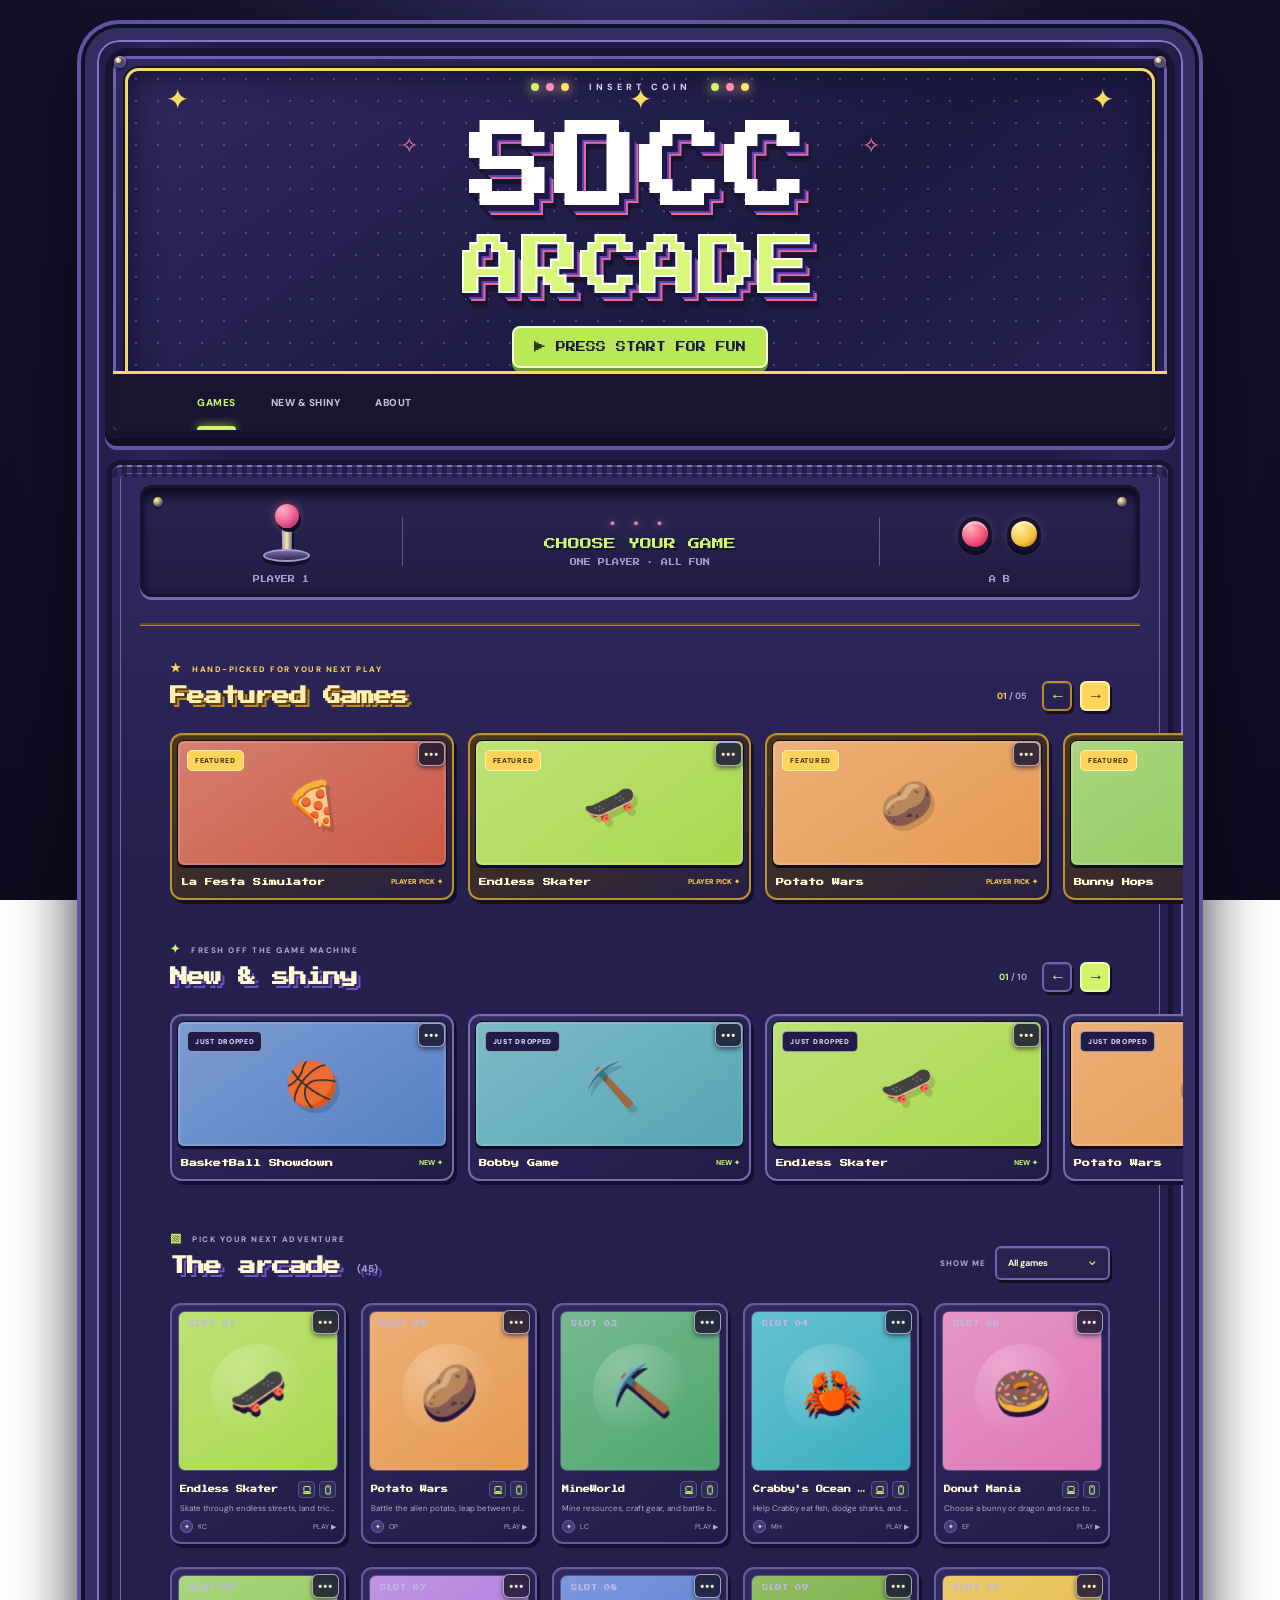
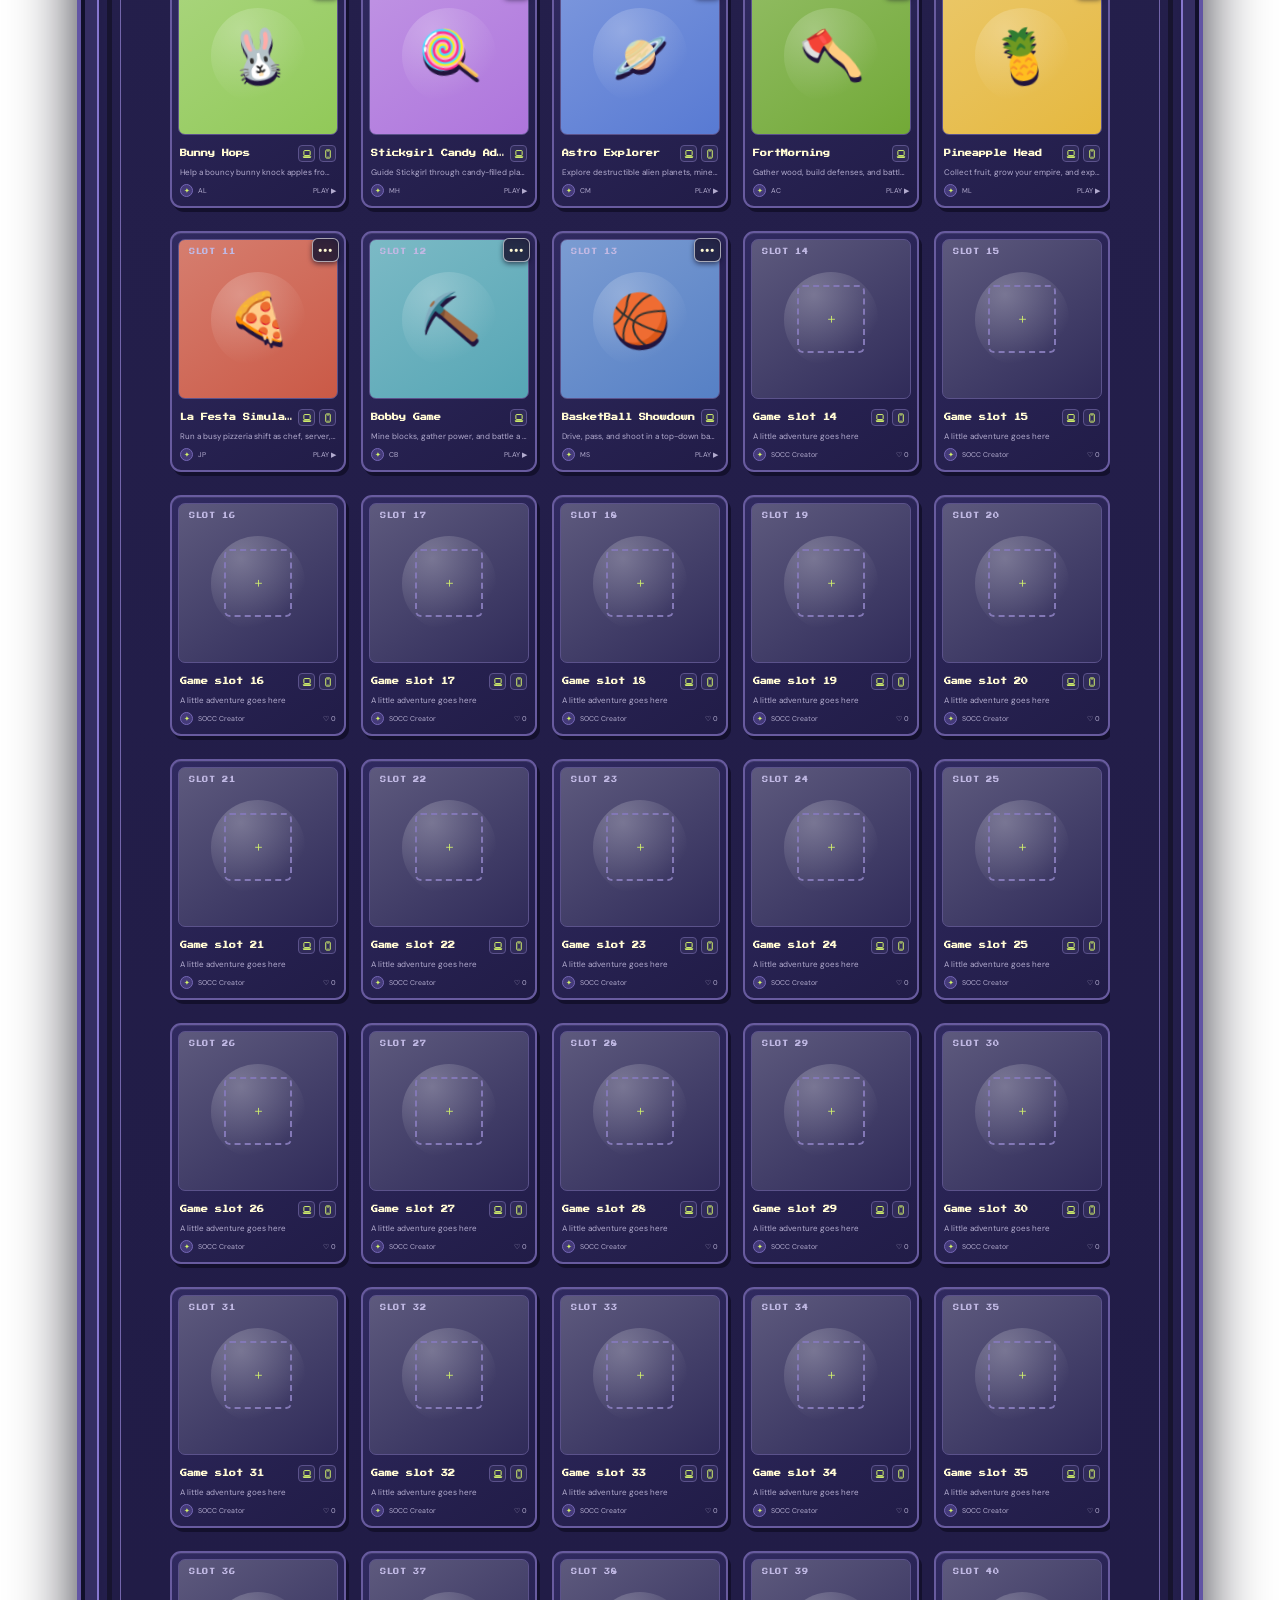
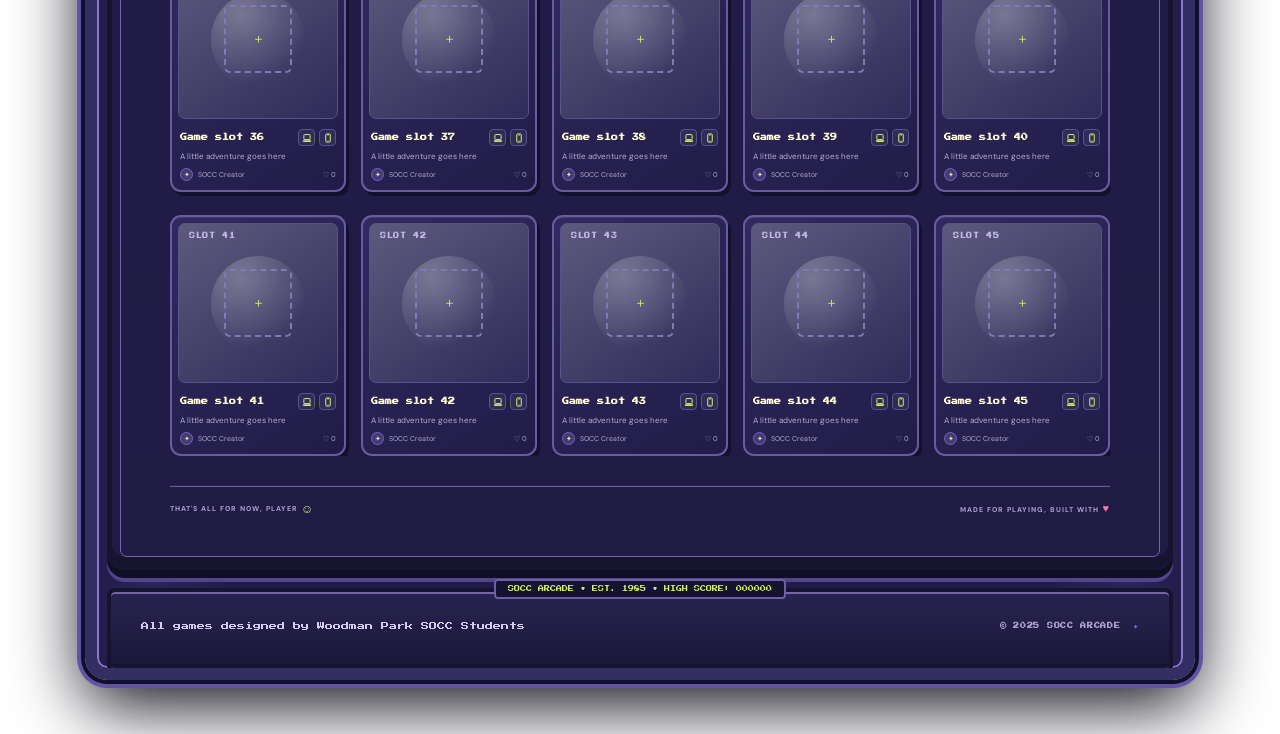
==== index.html @ b815455b "Create SOCC Arcade site" ====
<!doctype html>
<html lang="en">
<head>
  <meta charset="utf-8">
  <meta name="viewport" content="width=device-width, initial-scale=1">
  <meta name="theme-color" content="#10102b">
  <meta name="description" content="SOCC Arcade — a playful home for tiny games and big fun.">
  <title>SOCC Arcade — Play something awesome</title>
  <link rel="preconnect" href="https://fonts.googleapis.com">
  <link rel="preconnect" href="https://fonts.gstatic.com" crossorigin>
  <link href="https://fonts.googleapis.com/css2?family=DM+Sans:wght@400;500;600;700;800&family=Press+Start+2P&family=Space+Grotesk:wght@500;600;700&display=swap" rel="stylesheet">
  <link rel="stylesheet" href="styles.css">
</head>
<body>
  <div class="page-shell">
    <header class="site-header">
      <div class="marquee-stars" aria-hidden="true"><span>✦</span><span>✧</span><span>✦</span><span>✧</span><span>✦</span></div>
      <div class="marquee-topline"><span class="marquee-lights"><i></i><i></i><i></i></span> INSERT COIN <span class="marquee-lights"><i></i><i></i><i></i></span></div>
      <a class="marquee-title" href="#top" aria-label="SOCC Arcade home"><span class="marquee-socc">SOCC</span><span class="marquee-arcade">ARCADE</span></a>
      <a class="marquee-caption" id="random-game-button" href="#games"><span aria-hidden="true">▶</span> PRESS START FOR FUN</a>
      <div class="launch-screen" id="launch-screen" aria-live="polite" aria-hidden="true"><div class="launch-screen-stars">✦　✧　✦</div><div class="launch-preview-icon" id="launch-preview-icon">🛹</div><div class="launch-preview-title" id="launch-preview-title">ENDLESS SKATER</div><div class="launch-preview-status">LOADING CARTRIDGE<span>...</span></div></div>
      <div class="marquee-bottom"><nav class="main-nav" aria-label="Main navigation"><a class="nav-link active" href="#games">Games</a><a class="nav-link" href="#new">New &amp; shiny</a><a class="nav-link" href="#about">About</a></nav><button class="submit-button" id="open-submit-dialog" type="button" hidden><span aria-hidden="true">＋</span> Submit a game</button></div>
    </header>

    <main id="top" class="control-deck">
      <div class="cabinet-control-strip" aria-hidden="true">
        <div class="deck-control joystick-control"><span class="joystick-ball"></span><span class="joystick-shaft"></span><span class="joystick-base"></span><b>PLAYER 1</b></div>
        <div class="deck-instruction"><span class="instruction-lights">● ● ●</span><strong>CHOOSE YOUR GAME</strong><small>ONE PLAYER · ALL FUN</small></div>
        <div class="deck-control button-control"><span class="arcade-button red"></span><span class="arcade-button yellow"></span><b>A  B</b></div>
      </div>
      <section class="new-section featured-section" id="featured" aria-labelledby="featured-title">
        <div class="section-heading">
          <div><div class="section-kicker"><span>★</span> HAND-PICKED FOR YOUR NEXT PLAY</div><h2 id="featured-title">Featured Games</h2></div>
          <div class="carousel-controls"><span class="carousel-count"><b id="featured-slide-current">01</b> / 05</span><button class="arrow-button" id="featured-previous" aria-label="Previous featured games">←</button><button class="arrow-button arrow-next" id="featured-next" aria-label="Next featured games">→</button></div>
        </div>
        <div class="carousel-window" aria-label="Featured games">
          <div class="carousel-track" id="featured-track"></div>
        </div>
      </section>

      <section class="new-section" id="new" aria-labelledby="new-title">
        <div class="section-heading">
          <div><div class="section-kicker"><span>✦</span> FRESH OFF THE GAME MACHINE</div><h2 id="new-title">New &amp; shiny</h2></div>
          <div class="carousel-controls"><span class="carousel-count"><b id="slide-current">01</b> / 10</span><button class="arrow-button" id="previous" aria-label="Previous games">←</button><button class="arrow-button arrow-next" id="next" aria-label="Next games">→</button></div>
        </div>
        <div class="carousel-window" aria-label="Newest games">
          <div class="carousel-track" id="carousel-track"></div>
        </div>
      </section>

      <section class="games-section" id="games" aria-labelledby="games-title">
        <div class="section-heading games-heading">
          <div><div class="section-kicker"><span>▧</span> PICK YOUR NEXT ADVENTURE</div><h2 id="games-title">The arcade <span class="title-count">(45)</span></h2></div>
          <div class="filter-wrap"><span class="filter-label">SHOW ME</span><select id="support-filter" aria-label="Filter games by device support"><option value="all">All games</option><option value="laptop">Laptop friendly</option><option value="mobile">Mobile friendly</option></select><span class="select-chevron">⌄</span></div>
        </div>
        <p class="grid-scroll-hint">↔ SWIPE TO BROWSE ALL 5 COLUMNS</p>
        <div class="games-grid-wrap" id="games-grid-wrap" tabindex="0" aria-label="Scrollable five-column game grid"><div class="games-grid" id="games-grid"></div></div>
        <div class="grid-footer"><span>THAT'S ALL FOR NOW, PLAYER <span class="footer-smile">☺</span></span><span>MADE FOR PLAYING, BUILT WITH <b>♥</b></span></div>
      </section>
    </main>
    <footer class="site-footer" id="about"><a class="brand footer-brand" href="#top"><span class="brand-mark" aria-hidden="true"><span></span><span></span><span></span><span></span></span><span class="brand-name"><span class="brand-main">SOCC</span><span class="brand-sub">ARCADE</span></span></a><p>All games designed by Woodman Park SOCC Students</p><span class="footer-copy">© 2025 SOCC ARCADE <span>✦</span></span></footer>
  </div>

  <dialog class="submit-dialog" id="submit-dialog" aria-labelledby="submit-title">
    <div class="submit-dialog-shell">
      <div class="submit-dialog-heading"><div><div class="section-kicker"><span>✦</span> ADD TO THE ARCADE</div><h2 id="submit-title">Submit a game</h2><p>Build your game card, then send the details with your HTML game.</p></div><button class="dialog-close" id="close-submit-dialog" type="button" aria-label="Close submission form">×</button></div>
      <form id="submission-form">
        <div class="submission-layout">
          <section class="submission-fields" aria-label="Game details">
            <label class="form-field">Game name<input id="submission-name" name="name" type="text" maxlength="48" placeholder="e.g. Super Space Buddy" required></label>
            <label class="form-field">Short description<textarea id="submission-description" name="description" rows="3" maxlength="160" placeholder="What do players do in your game?" required></textarea><span class="field-hint">One fun sentence, up to 160 characters.</span></label>
            <label class="form-field">Author / creator name<input id="submission-author" name="author" type="text" maxlength="40" placeholder="Your name or creator tag" required></label>
            <div class="form-field"><span class="form-label">Game file <span class="required-mark">REQUIRED</span></span><label class="file-drop" for="submission-file"><span class="file-icon">▧</span><span><b id="file-prompt">Choose one HTML file</b><small id="file-detail">.html or .htm · Max one file</small></span><span class="file-browse">Browse</span></label><input class="visually-hidden" id="submission-file" name="gameFile" type="file" accept=".html,.htm,text/html" required></div>
          </section>
          <section class="thumbnail-designer" aria-label="Thumbnail designer">
            <div class="form-label">Design your thumbnail</div><div class="thumbnail-preview" id="submission-preview" aria-label="Thumbnail preview"><span id="preview-icon">🕹️</span></div>
            <fieldset class="preset-group"><legend>Choose an icon</legend><div class="icon-presets" id="icon-presets"><button type="button" class="icon-preset is-selected" data-icon="🕹️" aria-label="Arcade joystick" aria-pressed="true">🕹️</button><button type="button" class="icon-preset" data-icon="🚀" aria-label="Rocket" aria-pressed="false">🚀</button><button type="button" class="icon-preset" data-icon="🐸" aria-label="Frog" aria-pressed="false">🐸</button><button type="button" class="icon-preset" data-icon="🦊" aria-label="Fox" aria-pressed="false">🦊</button><button type="button" class="icon-preset" data-icon="🥔" aria-label="Potato" aria-pressed="false">🥔</button><button type="button" class="icon-preset" data-icon="🛹" aria-label="Skateboard" aria-pressed="false">🛹</button><button type="button" class="icon-preset" data-icon="🦀" aria-label="Crab" aria-pressed="false">🦀</button><button type="button" class="icon-preset" data-icon="🍩" aria-label="Donut" aria-pressed="false">🍩</button><button type="button" class="icon-preset" data-icon="🐰" aria-label="Bunny" aria-pressed="false">🐰</button><button type="button" class="icon-preset" data-icon="🧙" aria-label="Wizard" aria-pressed="false">🧙</button><button type="button" class="icon-preset" data-icon="👾" aria-label="Space invader" aria-pressed="false">👾</button><button type="button" class="icon-preset" data-icon="⚽" aria-label="Soccer ball" aria-pressed="false">⚽</button><button type="button" class="icon-preset" data-icon="🐉" aria-label="Dragon" aria-pressed="false">🐉</button><button type="button" class="icon-preset" data-icon="👻" aria-label="Ghost" aria-pressed="false">👻</button><button type="button" class="icon-preset" data-icon="🤖" aria-label="Robot" aria-pressed="false">🤖</button><button type="button" class="icon-preset" data-icon="💎" aria-label="Gem" aria-pressed="false">💎</button><button type="button" class="icon-preset" data-icon="⚡" aria-label="Lightning" aria-pressed="false">⚡</button><button type="button" class="icon-preset" data-icon="🌈" aria-label="Rainbow" aria-pressed="false">🌈</button><button type="button" class="icon-preset" data-icon="⭐" aria-label="Star" aria-pressed="false">⭐</button><button type="button" class="icon-preset" data-icon="🌙" aria-label="Moon" aria-pressed="false">🌙</button><button type="button" class="icon-preset" data-icon="🍓" aria-label="Strawberry" aria-pressed="false">🍓</button><button type="button" class="icon-preset" data-icon="🍕" aria-label="Pizza" aria-pressed="false">🍕</button><button type="button" class="icon-preset" data-icon="🍉" aria-label="Watermelon" aria-pressed="false">🍉</button><button type="button" class="icon-preset" data-icon="🧁" aria-label="Cupcake" aria-pressed="false">🧁</button><button type="button" class="icon-preset" data-icon="🎸" aria-label="Guitar" aria-pressed="false">🎸</button><button type="button" class="icon-preset" data-icon="🥁" aria-label="Drum" aria-pressed="false">🥁</button><button type="button" class="icon-preset" data-icon="🎮" aria-label="Game controller" aria-pressed="false">🎮</button><button type="button" class="icon-preset" data-icon="🎲" aria-label="Dice" aria-pressed="false">🎲</button><button type="button" class="icon-preset" data-icon="🧩" aria-label="Puzzle piece" aria-pressed="false">🧩</button><button type="button" class="icon-preset" data-icon="🪄" aria-label="Magic wand" aria-pressed="false">🪄</button><button type="button" class="icon-preset" data-icon="🛸" aria-label="UFO" aria-pressed="false">🛸</button><button type="button" class="icon-preset" data-icon="🚗" aria-label="Car" aria-pressed="false">🚗</button><button type="button" class="icon-preset" data-icon="🏎️" aria-label="Race car" aria-pressed="false">🏎️</button><button type="button" class="icon-preset" data-icon="🚂" aria-label="Train" aria-pressed="false">🚂</button><button type="button" class="icon-preset" data-icon="🦖" aria-label="Dinosaur" aria-pressed="false">🦖</button><button type="button" class="icon-preset" data-icon="🐢" aria-label="Turtle" aria-pressed="false">🐢</button><button type="button" class="icon-preset" data-icon="🦄" aria-label="Unicorn" aria-pressed="false">🦄</button><button type="button" class="icon-preset" data-icon="🐼" aria-label="Panda" aria-pressed="false">🐼</button><button type="button" class="icon-preset" data-icon="🐙" aria-label="Octopus" aria-pressed="false">🐙</button><button type="button" class="icon-preset" data-icon="🐳" aria-label="Whale" aria-pressed="false">🐳</button><button type="button" class="icon-preset" data-icon="🌵" aria-label="Cactus" aria-pressed="false">🌵</button><button type="button" class="icon-preset" data-icon="🎯" aria-label="Target" aria-pressed="false">🎯</button></div></fieldset>
            <fieldset class="preset-group color-group"><legend>Pick a backing color</legend><div class="color-presets" id="color-presets"><button type="button" class="color-preset is-selected" data-color="#a9d94d" style="--swatch:#a9d94d" aria-label="Lime" aria-pressed="true"></button><button type="button" class="color-preset" data-color="#f17ca7" style="--swatch:#f17ca7" aria-label="Pink" aria-pressed="false"></button><button type="button" class="color-preset" data-color="#7564f5" style="--swatch:#7564f5" aria-label="Violet" aria-pressed="false"></button><button type="button" class="color-preset" data-color="#38afc1" style="--swatch:#38afc1" aria-label="Ocean blue" aria-pressed="false"></button><button type="button" class="color-preset" data-color="#f3bd4d" style="--swatch:#f3bd4d" aria-label="Gold" aria-pressed="false"></button><button type="button" class="color-preset" data-color="#df78b6" style="--swatch:#df78b6" aria-label="Candy" aria-pressed="false"></button><button type="button" class="color-preset" data-color="#4ea66e" style="--swatch:#4ea66e" aria-label="Forest" aria-pressed="false"></button><button type="button" class="color-preset" data-color="#587ad3" style="--swatch:#587ad3" aria-label="Space blue" aria-pressed="false"></button></div></fieldset>
          </section>
        </div>
        <p class="submission-note"><span>ⓘ</span> This arcade is hosted as a static site. Your email draft will include your details and thumbnail choices; please attach the selected HTML file before sending.</p>
        <div class="submit-dialog-actions"><button class="cancel-submit" id="cancel-submit" type="button">Cancel</button><button class="submit-form-button" type="submit">Continue to email <span>↗</span></button></div>
        <p class="form-feedback" id="form-feedback" role="status" aria-live="polite"></p>
      </form>
    </div>
  </dialog>
  <script src="script.js"></script>
</body>
</html>
---- styles.css ----
:root{--ink:#15152f;--muted:#7f809b;--paper:#f7f7fc;--purple:#7564f5;--lime:#d3f36b;--line:#e7e7f0;--navy:#11112e}*{box-sizing:border-box}html{scroll-behavior:smooth}body{margin:0;background:var(--paper);color:var(--ink);font-family:'DM Sans',sans-serif;-webkit-font-smoothing:antialiased}.page-shell{max-width:1440px;margin:auto;background:#fff;overflow:hidden;box-shadow:0 0 80px #1414380b}.site-header{height:84px;padding:0 7.1%;display:flex;align-items:center;justify-content:space-between;background:white}.brand{display:inline-flex;align-items:center;gap:10px;text-decoration:none;color:var(--ink)}.brand-mark{width:28px;height:28px;background:var(--purple);border-radius:8px;display:grid;grid-template-columns:1fr 1fr;gap:3px;padding:6px;transform:rotate(-6deg)}.brand-mark span{background:var(--lime);border-radius:2px}.brand-mark span:nth-child(2){opacity:.65}.brand-mark span:nth-child(3){opacity:.8}.brand-name{font:700 17px 'Space Grotesk',sans-serif;letter-spacing:-.7px}.brand-name>span{display:block;font:700 8px 'DM Sans',sans-serif;letter-spacing:2.6px;color:var(--purple);margin-top:-1px}.main-nav{display:flex;height:100%;gap:38px;align-items:center}.nav-link{height:100%;display:flex;align-items:center;text-decoration:none;color:#77788f;font-size:12px;font-weight:700;position:relative}.nav-link.active{color:var(--ink)}.nav-link.active:after{content:"";position:absolute;bottom:0;left:0;right:0;height:3px;border-radius:4px 4px 0 0;background:var(--purple)}.submit-button{border:1px solid #e4e3f1;border-radius:9px;padding:11px 16px;color:var(--ink);text-decoration:none;font-size:11px;font-weight:700}.submit-button span{color:var(--purple);font-size:16px;vertical-align:-1px;margin-right:5px}.hero{height:420px;background:var(--navy);position:relative;overflow:hidden;padding:61px 9.2%;color:white}.hero:before{content:"";position:absolute;inset:0;background-image:radial-gradient(#65628e55 .8px,transparent .8px);background-size:20px 20px;opacity:.48}.hero-copy{position:relative;z-index:2;width:49%;max-width:515px}.eyebrow,.section-kicker{font-size:9px;letter-spacing:1.4px;font-weight:800}.eyebrow{color:#b9b8d2;display:flex;align-items:center;gap:8px}.sparkle{color:var(--lime);font-size:14px}.hero h1{font:700 64px/1.02 'Space Grotesk',sans-serif;letter-spacing:-3px;margin:19px 0 15px}.hero h1 span{color:var(--lime)}.hero-copy p{font-size:12px;color:#b9bad1;line-height:1.8;max-width:355px;margin:0}.hero-cta{display:inline-flex;align-items:center;gap:18px;margin-top:23px;padding:13px 17px;border-radius:8px;background:var(--lime);color:#171832;text-decoration:none;font-size:11px;font-weight:800}.hero-cta span{font-size:16px}.hero-art{position:absolute;right:9%;top:0;width:43%;height:100%;display:flex;justify-content:center;align-items:center}.orbit{position:absolute;border:1px solid #4e4d78;border-radius:50%;width:355px;height:285px;transform:rotate(-22deg)}.orbit-two{width:290px;height:350px;transform:rotate(32deg);border-color:#37365f}.pixel-ball{width:175px;height:175px;background:var(--purple);border:10px solid #8f84ff;border-radius:52px;transform:rotate(12deg);box-shadow:14px 16px 0 #08081e;position:relative;display:grid;place-items:center}.pixel-ball:before,.pixel-ball:after{content:"";position:absolute;background:#bcb5ff;border-radius:4px}.pixel-ball:before{height:13px;width:55px;top:34px;left:24px}.pixel-ball:after{height:12px;width:12px;bottom:31px;right:30px}.pixel-ball span{width:50px;height:50px;border-radius:50%;background:var(--lime);box-shadow:inset -8px -7px 0 #a0c844,0 0 26px #d3f36b77;z-index:1}.hero-sticker{position:absolute;z-index:2;font-weight:800;letter-spacing:1px}.sticker-top{background:#ffcf62;color:#29213b;padding:10px 12px;top:63px;right:17%;font-size:8px;line-height:1.4;transform:rotate(8deg);box-shadow:4px 4px 0 #0a0a20}.sticker-top b{font-size:14px}.sticker-bottom{background:#f5f3ff;color:var(--purple);padding:10px 13px;bottom:66px;left:15%;font-size:9px;transform:rotate(-7deg);box-shadow:4px 4px 0 #0a0a20}.sticker-bottom span{color:#ff9b71;margin-right:4px}.floating-star{position:absolute;color:var(--lime)}.star-a{font-size:30px;right:13%;top:120px}.star-b{font-size:29px;left:18%;bottom:115px;color:#ffa577}.hero-spark{position:absolute;color:#9e91ff}.spark-a{right:8%;bottom:125px;font-size:24px}.spark-b{left:12%;top:112px;font-size:18px}.hero-bottom{position:absolute;bottom:0;left:0;right:0;height:39px;border-top:1px solid #363553;padding:0 9.2%;display:flex;align-items:center;font-size:8px;letter-spacing:1.1px;font-weight:800;color:#abaac4}.live-dot{width:6px;height:6px;background:var(--lime);border-radius:50%;margin-right:9px;box-shadow:0 0 9px var(--lime)}.hero-bottom-right{margin-left:auto}.hero-bottom-right span{font-size:14px;color:var(--lime);vertical-align:-2px;margin-left:5px}.new-section,.games-section{padding:49px 8.2% 0}.section-heading{display:flex;align-items:flex-end;justify-content:space-between;margin-bottom:22px}.section-kicker{color:#9a9aae;font-size:8px;letter-spacing:1.2px}.section-kicker span{color:var(--purple);font-size:12px;margin-right:6px}.section-heading h2{font:700 27px 'Space Grotesk',sans-serif;letter-spacing:-1px;margin:6px 0 0}.carousel-controls{display:flex;align-items:center;gap:8px}.carousel-count{font-size:9px;color:#a1a1b2;margin-right:7px;font-weight:700}.carousel-count b{color:var(--ink)}.arrow-button{width:30px;height:30px;border:1px solid #e8e7f0;border-radius:8px;background:white;color:#74748b;font-size:16px;cursor:pointer;transition:.2s}.arrow-button:hover{border-color:var(--purple);color:var(--purple);transform:translateY(-1px)}.arrow-next{background:var(--purple);border-color:var(--purple);color:white}.carousel-window{overflow:hidden;margin-right:-10.1%;padding-bottom:7px}.carousel-track{display:flex;gap:14px;transition:transform .45s cubic-bezier(.2,.8,.2,1);will-change:transform}.new-card{flex:0 0 calc((100% - 42px)/3.5);min-width:176px}.new-art{height:112px;border-radius:12px;position:relative;overflow:hidden;display:grid;place-items:center}.new-art:after{content:"";position:absolute;inset:0;background-image:radial-gradient(#ffffff65 .8px,transparent .8px);background-size:15px 15px;opacity:.48}.new-art .mini-icon{font-size:43px;filter:drop-shadow(4px 5px 0 #0002);z-index:1}.new-tag{position:absolute;z-index:2;top:9px;left:9px;background:#fff;color:#52516e;border-radius:5px;padding:5px 7px;font-size:7px;font-weight:800;letter-spacing:.7px}.new-card:nth-child(4n+1) .new-art{background:#d7f273}.new-card:nth-child(4n+2) .new-art{background:#a9a0ff}.new-card:nth-child(4n+3) .new-art{background:#ffbd98}.new-card:nth-child(4n) .new-art{background:#8de3d5}.new-meta{display:flex;justify-content:space-between;align-items:center;padding:9px 1px}.new-meta h3{font:700 11px 'Space Grotesk',sans-serif;margin:0}.new-meta span{font-size:8px;color:#9b9bad}.games-section{padding-top:48px}.games-heading{margin-bottom:18px}.title-count{font:500 14px 'DM Sans',sans-serif;color:#aaa9ba;letter-spacing:0;vertical-align:3px}.filter-wrap{position:relative;display:flex;align-items:center;gap:9px}.filter-label{font-size:8px;letter-spacing:1px;color:#a1a1b0;font-weight:800}.filter-wrap select{appearance:none;border:1px solid #e8e7f0;background:white;padding:9px 31px 9px 11px;border-radius:7px;font:700 9px 'DM Sans',sans-serif;color:#47475f;outline:none;cursor:pointer}.select-chevron{position:absolute;right:11px;pointer-events:none;color:var(--purple);font-size:15px;top:4px}.games-grid{display:grid;grid-template-columns:repeat(5,minmax(0,1fr));gap:20px 14px}.game-card{min-width:0}.game-thumb{width:100%;aspect-ratio:1/1;border:1px solid #e9e9f2;border-radius:12px;background:linear-gradient(145deg,#fafaff,#f2f1fb);display:grid;place-items:center;position:relative;overflow:hidden;transition:transform .2s,border-color .2s}.game-card:hover .game-thumb{transform:translateY(-3px);border-color:#c6c0ff}.game-thumb:before{content:"";position:absolute;width:60%;height:60%;border-radius:50%;background:radial-gradient(circle,#fff 0,#f7f6fd 72%)}.thumb-placeholder{z-index:1;width:43%;height:43%;border:1.5px dashed #c5c3d9;border-radius:9px;display:grid;place-items:center;color:#aaa8c0;font-size:21px;font-weight:400}.slot-number{position:absolute;top:9px;left:10px;font-size:7px;color:#bcbbca;letter-spacing:.6px;font-weight:700}.game-info{padding:9px 1px 0}.game-title-row{display:flex;align-items:center;justify-content:space-between;gap:6px}.game-title{font:700 10px 'Space Grotesk',sans-serif;color:#353550;white-space:nowrap;overflow:hidden;text-overflow:ellipsis}.support-icons{display:flex;gap:4px;flex-shrink:0}.support-icon{width:17px;height:17px;border:1px solid #e8e7ef;border-radius:5px;color:#a4a3b4;display:grid;place-items:center;font-size:9px}.support-icon svg{width:10px;height:10px;stroke:currentColor;fill:none;stroke-width:1.6}.game-description{font-size:8px;color:#a1a1b2;white-space:nowrap;overflow:hidden;text-overflow:ellipsis;margin:5px 0 7px}.game-byline{display:flex;align-items:center;justify-content:space-between;font-size:7px;color:#aaa9b8}.creator{display:flex;align-items:center;gap:5px}.creator-dot{width:13px;height:13px;border-radius:50%;background:#ecebfa;color:#8c82dc;display:grid;place-items:center;font-size:7px}.grid-footer{margin-top:29px;padding:14px 0;border-top:1px solid #eeedf4;display:flex;justify-content:space-between;color:#aaa9b8;font-size:7px;font-weight:800;letter-spacing:1px}.footer-smile{font-size:12px;color:#ffb366;vertical-align:-2px}.grid-footer b{color:#f299ae;font-size:11px}.site-footer{border-top:1px solid #f0eff5;margin-top:4px;padding:25px 8.2%;display:flex;align-items:center;gap:19px}.footer-brand .brand-mark{width:22px;height:22px;border-radius:6px;padding:5px;gap:2px}.footer-brand .brand-name{font-size:13px}.footer-brand .brand-name>span{font-size:6px;letter-spacing:2px}.site-footer p{font-size:9px;color:#a1a1b2;margin:0}.footer-copy{margin-left:auto;color:#aaa9b8;font-size:7px;font-weight:800;letter-spacing:.7px}.footer-copy span{color:var(--purple);margin-left:6px}@media(min-width:1200px){.games-grid{grid-template-columns:repeat(10,minmax(0,1fr));gap:22px 15px}.game-thumb{border-radius:11px}.game-title{font-size:9px}}@media(max-width:800px){.site-header{padding:0 5%;height:72px}.main-nav{gap:20px}.hero{padding-left:7%;height:390px}.hero-art{right:3%;width:47%}.hero h1{font-size:57px}.new-section,.games-section{padding-left:6%;padding-right:6%}.carousel-window{margin-right:-7%}.games-grid{grid-template-columns:repeat(4,minmax(0,1fr))}.game-title{font-size:9px}}@media(max-width:560px){.site-header{height:66px;padding:0 18px}.brand-mark{width:25px;height:25px}.brand-name{font-size:15px}.main-nav{display:none}.submit-button{padding:9px 11px;font-size:9px}.hero{height:525px;padding:43px 24px}.hero-copy{width:100%}.hero h1{font-size:55px;margin-top:15px}.hero-copy p{max-width:310px;font-size:11px}.hero-art{top:220px;right:0;width:100%;height:260px}.pixel-ball{width:130px;height:130px;border-radius:39px;border-width:8px}.pixel-ball span{width:38px;height:38px}.orbit{width:275px;height:205px}.orbit-two{width:218px;height:270px}.sticker-top{right:19%;top:25px}.sticker-bottom{bottom:26px;left:17%}.star-a{right:15%;top:58px}.star-b{left:13%;bottom:48px}.hero-bottom{padding:0 24px;font-size:6px;letter-spacing:.5px}.hero-bottom-right{font-size:6px}.new-section,.games-section{padding:38px 20px 0}.section-heading h2{font-size:24px}.section-kicker{font-size:7px}.carousel-window{margin-right:-20px}.new-card{flex-basis:55%;min-width:155px}.new-art{height:110px}.games-grid{grid-template-columns:repeat(2,minmax(0,1fr));gap:18px 12px}.game-thumb{border-radius:11px}.game-title{font-size:10px}.game-description{font-size:8px}.support-icon{width:17px;height:17px}.filter-wrap{gap:5px}.filter-label{display:none}.filter-wrap select{font-size:8px;padding:9px 27px 9px 8px}.select-chevron{right:8px}.grid-footer{font-size:6px;letter-spacing:.5px}.site-footer{padding:20px;gap:10px;flex-wrap:wrap}.site-footer p{font-size:8px}.footer-copy{font-size:6px;width:100%;margin-left:32px;margin-top:-4px}}@media(prefers-reduced-motion:reduce){html{scroll-behavior:auto}*,*:before,*:after{transition:none!important}}
/* Retro cabinet-inspired header wordmark */
.site-header{height:112px;padding:0 7.1%;background:#fffdf6;border-bottom:4px solid #242047;position:relative;z-index:3}
.brand{gap:15px}
.brand-mark{width:32px;height:32px;border:2px solid #252047;border-radius:7px;box-shadow:3px 3px 0 #f084a8}
.brand-name{display:flex;align-items:center;gap:14px;position:relative;white-space:nowrap}
.brand-main,.brand-sub{font-family:'Press Start 2P',monospace;font-weight:400;text-transform:uppercase;line-height:1;color:#fff7b0;-webkit-text-stroke:1px #262049;text-shadow:2px 2px 0 #262049,4px 4px 0 #262049,6px 6px 0 #5545aa,8px 8px 0 #ef83ad,10px 10px 0 #262049;filter:drop-shadow(2px 2px 0 #262049)}
.brand-main{font-size:21px;letter-spacing:-1px}
.brand-sub{font-size:13px;color:#d9f37a;text-shadow:1px 1px 0 #262049,3px 3px 0 #262049,5px 5px 0 #5545aa,7px 7px 0 #ef83ad,9px 9px 0 #262049}
.main-nav{align-self:stretch;gap:34px}
.nav-link{font-weight:800;text-transform:uppercase;letter-spacing:.5px}
.nav-link.active:after{height:5px;border:2px solid #252047;border-bottom:0;border-radius:4px 4px 0 0;background:#d5f36c}
.submit-button{border:2px solid #252047;border-radius:7px;padding:11px 15px;color:white;background:#7564f5;box-shadow:3px 3px 0 #252047;font-size:10px;text-transform:uppercase;letter-spacing:.4px;transition:transform .15s,box-shadow .15s}
.submit-button:hover{transform:translate(2px,2px);box-shadow:1px 1px 0 #252047}
.submit-button span{color:#d5f36c}
.footer-brand .brand-name{gap:7px}
.footer-brand .brand-main{font-size:10px;letter-spacing:-.7px;text-shadow:1px 1px 0 #262049,2px 2px 0 #5545aa,3px 3px 0 #ef83ad}
.footer-brand .brand-sub{font-size:7px;text-shadow:1px 1px 0 #262049,2px 2px 0 #5545aa,3px 3px 0 #ef83ad}
@media(max-width:800px){.site-header{height:94px;padding:0 5%}.brand-name{gap:10px}.brand-main{font-size:17px}.brand-sub{font-size:10px}.main-nav{gap:16px}}
@media(max-width:560px){.site-header{height:78px;padding:0 18px}.brand{gap:10px}.brand-mark{width:25px;height:25px}.brand-name{gap:8px}.brand-main{font-size:13px;letter-spacing:-1.5px;text-shadow:1px 1px 0 #262049,2px 2px 0 #262049,3px 3px 0 #5545aa,4px 4px 0 #ef83ad,5px 5px 0 #262049}.brand-sub{font-size:8px;text-shadow:1px 1px 0 #262049,2px 2px 0 #5545aa,3px 3px 0 #ef83ad}.submit-button{padding:9px 10px;font-size:8px}}
/* Full-width retro arcade marquee header */
.site-header{height:370px;padding:25px 7.1% 0;background:#211b48;border:0;border-bottom:10px solid #15132d;box-shadow:inset 0 -7px 0 #f17ca7,inset 0 0 0 8px #342c66;display:flex;flex-direction:column;align-items:center;justify-content:flex-start;position:relative;overflow:hidden}
.site-header:before{content:"";position:absolute;inset:14px 18px 10px;border:2px solid #f4d963;border-radius:18px;box-shadow:inset 0 0 28px #110f2eaa,0 0 0 3px #17142f;pointer-events:none}
.site-header:after{content:"";position:absolute;inset:0;background-image:radial-gradient(#b9acff44 .8px,transparent .8px);background-size:22px 22px;pointer-events:none}
.marquee-stars{position:absolute;inset:25px 5%;display:flex;align-items:flex-start;justify-content:space-between;color:#f6db62;font-size:28px;z-index:1}
.marquee-stars span:nth-child(2),.marquee-stars span:nth-child(4){color:#f17ca7;font-size:22px;margin-top:50px}
.marquee-topline{z-index:2;display:flex;align-items:center;gap:20px;color:#d9d3ff;font-weight:800;font-size:9px;letter-spacing:4px}
.marquee-lights{display:flex;gap:7px}.marquee-lights i{width:8px;height:8px;background:#d5f36c;border-radius:50%;box-shadow:0 0 12px #d5f36c;animation:marqueeBlink 1.4s infinite alternate}.marquee-lights i:nth-child(2){background:#ff91b4;box-shadow:0 0 12px #ff91b4;animation-delay:.3s}.marquee-lights i:nth-child(3){background:#ffe16b;box-shadow:0 0 12px #ffe16b;animation-delay:.6s}
.marquee-title{z-index:2;margin-top:30px;display:flex;align-items:center;gap:36px;text-decoration:none;white-space:nowrap;line-height:1}.marquee-socc,.marquee-arcade{font-family:'Press Start 2P',monospace;text-transform:uppercase;-webkit-text-stroke:2px #fff9c9;color:#fff9c9;letter-spacing:-4px;transform:scaleY(1.12);filter:drop-shadow(0 2px 0 #fff);text-shadow:2px 2px 0 #332462,4px 4px 0 #332462,6px 6px 0 #332462,8px 8px 0 #332462,10px 10px 0 #6951c1,12px 12px 0 #ed78a6,14px 14px 0 #ed78a6,16px 16px 0 #17142f}
.marquee-socc{font-size:clamp(38px,6vw,76px)}.marquee-arcade{font-size:clamp(27px,4.25vw,54px);color:#d9f77a;-webkit-text-stroke:1px #fff9c9;text-shadow:2px 2px 0 #332462,4px 4px 0 #332462,6px 6px 0 #332462,8px 8px 0 #6951c1,10px 10px 0 #ed78a6,12px 12px 0 #17142f}
.marquee-caption{z-index:2;margin-top:34px;color:#d5f36c;font:10px 'Press Start 2P',monospace;letter-spacing:1px;text-shadow:2px 2px #17142f}.marquee-caption span{color:#ff91b4;margin:0 12px}
.marquee-bottom{z-index:2;position:absolute;bottom:0;left:0;right:0;height:59px;padding:0 8%;display:flex;align-items:center;justify-content:space-between;background:#17152f;border-top:2px solid #f4d963}.marquee-bottom .main-nav{height:100%;gap:35px}.marquee-bottom .nav-link{height:100%;color:#c8c2e2;font-size:10px}.marquee-bottom .nav-link.active{color:#d5f36c}.marquee-bottom .nav-link.active:after{height:4px;border:0;background:#d5f36c;box-shadow:0 0 10px #d5f36c}
.marquee-bottom .submit-button{background:#f17ca7;border-color:#ffe995;color:#221a48;box-shadow:3px 3px 0 #09091b}.marquee-bottom .submit-button span{color:#221a48}
@keyframes marqueeBlink{from{opacity:.5}to{opacity:1}}
@media(max-width:800px){.site-header{height:315px;padding-top:27px}.marquee-title{gap:22px;margin-top:32px}.marquee-socc{font-size:clamp(36px,8vw,60px)}.marquee-arcade{font-size:clamp(24px,5.5vw,42px)}.marquee-bottom{padding:0 5%}.marquee-bottom .main-nav{gap:20px}}
@media(max-width:560px){.site-header{height:260px;padding-top:28px;box-shadow:inset 0 -6px 0 #f17ca7,inset 0 0 0 5px #342c66}.site-header:before{inset:10px 10px 8px;border-radius:12px}.marquee-stars{inset:24px 9%;font-size:18px}.marquee-stars span:nth-child(2),.marquee-stars span:nth-child(4){font-size:15px;margin-top:34px}.marquee-topline{font-size:7px;letter-spacing:2px;gap:10px}.marquee-lights{gap:4px}.marquee-lights i{width:6px;height:6px}.marquee-title{margin-top:37px;flex-direction:column;gap:21px}.marquee-socc{font-size:clamp(38px,12vw,56px);letter-spacing:-3px}.marquee-arcade{font-size:clamp(28px,8vw,38px);letter-spacing:-2px}.marquee-caption{font-size:7px;margin-top:24px}.marquee-caption span{margin:0 5px}.marquee-bottom{height:48px;padding:0 18px}.marquee-bottom .main-nav{gap:16px}.marquee-bottom .nav-link{font-size:7px;letter-spacing:0}.marquee-bottom .submit-button{padding:8px 8px;font-size:7px}.marquee-bottom .submit-button span{font-size:12px}}
@media(prefers-reduced-motion:reduce){.marquee-lights i{animation:none}}
/* Clear, high-contrast arcade marquee and start button */
.marquee-title{flex-direction:column;gap:28px;margin-top:34px}
.marquee-socc,.marquee-arcade{letter-spacing:1px;-webkit-text-stroke:2px #fff;color:#fff;text-shadow:2px 2px 0 #201947,4px 4px 0 #201947,6px 6px 0 #201947,8px 8px 0 #5b45b5,10px 10px 0 #e8669a,12px 12px 0 #17142f;filter:drop-shadow(0 3px 0 #17142f)}
.marquee-socc{font-size:clamp(46px,7vw,84px)}
.marquee-arcade{font-size:clamp(31px,4.8vw,58px);color:#d9f77a;-webkit-text-stroke:2px #fff;text-shadow:2px 2px 0 #201947,4px 4px 0 #201947,6px 6px 0 #5b45b5,8px 8px 0 #e8669a,10px 10px 0 #17142f}
.marquee-caption{margin-top:29px;display:inline-flex;align-items:center;justify-content:center;gap:10px;padding:13px 20px;border:2px solid #f2ffd0;border-radius:8px;background:#b9e957;color:#19183a;text-decoration:none;font:10px 'Press Start 2P',monospace;letter-spacing:0;text-shadow:none;box-shadow:0 4px 0 #6b9e35,0 7px 0 #15132d;transition:transform .15s,box-shadow .15s,background .15s}
.marquee-caption span{color:#283d16;margin:0;font-size:12px}
.marquee-caption:hover{background:#d3f36b;transform:translateY(2px);box-shadow:0 2px 0 #6b9e35,0 5px 0 #15132d}
.marquee-caption:active{transform:translateY(5px);box-shadow:0 1px 0 #6b9e35,0 2px 0 #15132d}
.random-highlight .game-thumb{border-color:#a8d83e;box-shadow:0 0 0 4px #d3f36b,0 0 28px #a8d83e88;animation:randomPulse 1s ease-in-out 3}
@keyframes randomPulse{50%{transform:scale(1.035)}}
@media(max-width:800px){.marquee-title{gap:24px}.marquee-socc{font-size:clamp(44px,9vw,68px)}.marquee-arcade{font-size:clamp(28px,6vw,48px)}}
@media(max-width:560px){.site-header{height:300px}.marquee-title{margin-top:32px;gap:21px}.marquee-socc{font-size:clamp(40px,12vw,58px)}.marquee-arcade{font-size:clamp(29px,8vw,40px)}.marquee-caption{margin-top:24px;padding:11px 13px;font-size:7px;gap:7px}}

/* Carry the marquee's pixel-cabinet style through the arcade */
:root{--ink:#211b48;--muted:#a9a0d0;--paper:#17152f;--purple:#8068f5;--lime:#d3f36b;--line:#423b70;--navy:#11102b}
body{background:#11102b;color:#f7f3ff}
.page-shell{background:#1a1739;box-shadow:0 0 70px #080718}
.new-section,.games-section{color:#f7f3ff}
.section-kicker{color:#b0a8d5;letter-spacing:1.5px}
.section-kicker span{color:#d3f36b}
.section-heading h2{font-family:'Press Start 2P',monospace;font-size:18px;line-height:1.6;letter-spacing:-1px;color:#fff9d3;text-shadow:2px 2px 0 #312660,4px 4px 0 #6c51c3}
.title-count{font:700 10px 'DM Sans',sans-serif;color:#aaa2ce}
.carousel-count{color:#aaa2ce}.carousel-count b{color:#d3f36b}
.arrow-button{background:#28234f;border:2px solid #7064b0;border-radius:6px;color:#e7e1ff;box-shadow:2px 2px 0 #0d0c20}
.arrow-button:hover{border-color:#d3f36b;color:#d3f36b}
.arrow-next{background:#d3f36b;color:#201b43;border-color:#edffa8;box-shadow:2px 2px 0 #0d0c20}
.arrow-next:hover{background:#e3ff91;color:#201b43}
.new-card{padding:5px;border:2px solid #514981;border-radius:12px;background:#25204b;box-shadow:3px 3px 0 #0d0c20}
.new-art{border:1px solid #0e0d23;border-radius:7px;height:126px}
.new-card:nth-child(4n+1) .new-art{background:#b4dc56}.new-card:nth-child(4n+2) .new-art{background:#7a69d9}.new-card:nth-child(4n+3) .new-art{background:#e99576}.new-card:nth-child(4n) .new-art{background:#55b9a9}
.new-tag{background:#211b48;color:#e9e3ff;border:1px solid #fff8}
.new-meta{padding:11px 4px 7px}.new-meta h3{font-family:'Press Start 2P',monospace;font-size:8px;color:#fff9d3}.new-meta span{color:#d3f36b;font-size:7px;font-weight:800}
.games-heading{margin-bottom:23px}
.filter-label{color:#b0a8d5}.filter-wrap select{background:#28234f;border:2px solid #7064b0;border-radius:6px;color:#fff9d3;font-weight:700}.select-chevron{color:#d3f36b}
.games-grid{gap:23px 15px}
.game-card{padding:6px;border:2px solid #433c72;border-radius:11px;background:#25204b;box-shadow:3px 3px 0 #0d0c20;transition:transform .18s,border-color .18s,box-shadow .18s}
.game-card:hover{transform:translateY(-3px);border-color:#d3f36b;box-shadow:4px 6px 0 #0d0c20,0 0 12px #d3f36233}
.game-thumb{border:1px solid #5b528b;border-radius:7px;background:linear-gradient(145deg,#332d62,#211d47)}
.game-thumb:before{background:radial-gradient(circle,#433b73 0,#2a2554 72%)}
.thumb-placeholder{border:2px dashed #8378b6;color:#d3f36b;border-radius:6px;font-family:'Press Start 2P',monospace;font-size:13px}
.slot-number{color:#c0b8e3;font-family:'Press Start 2P',monospace;font-size:6px}
.game-info{padding:10px 2px 3px}
.game-title{font-family:'Press Start 2P',monospace;font-size:7px;line-height:1.8;color:#fff9d3}
.support-icon{background:#302b59;border-color:#5b528b;color:#d3f36b;border-radius:4px}
.game-description{color:#b3accf;font-size:8px}
.game-byline{color:#b3accf}.creator-dot{background:#443a79;color:#d3f36b;border:1px solid #7567b6}
.grid-footer{border-color:#443d72;color:#aaa2ce}.footer-smile{color:#d3f36b}.grid-footer b{color:#f17ca7}
.site-footer{border-color:#443d72;background:#15132f;margin-top:12px;position:relative}.site-footer p,.footer-copy{color:#aaa2ce}
.footer-brand .brand-main,.footer-brand .brand-sub{-webkit-text-stroke:.7px #fff;color:#fff9d3}
.random-highlight .game-thumb{border-color:#d3f36b;box-shadow:0 0 0 3px #d3f36b,0 0 24px #d3f36b88}
@media(max-width:560px){.section-heading h2{font-size:14px}.new-card{padding:4px}.new-art{height:110px}.game-card{padding:5px}.game-title{font-size:6px}.games-grid{gap:17px 10px}}

/* One continuous 1980s upright cabinet body */
body{min-height:100vh;padding:28px 18px 54px;background:radial-gradient(ellipse at 50% 8%,#36306b 0,#17152f 45%,#0d0c1f 100%);background-attachment:fixed}
.page-shell{max-width:1110px;margin:0 auto;border:12px solid #352e62;border-radius:34px 34px 22px 22px;background:linear-gradient(90deg,#221d49,#2b2559 5%,#211c47 12%,#211c47 88%,#2b2559 95%,#221d49);box-shadow:0 0 0 4px #11102b,0 0 0 8px #6254a4,0 24px 70px #060510,inset 0 0 0 2px #8877cf;position:relative}
.page-shell:before,.page-shell:after{content:"";position:absolute;z-index:10;width:12px;height:12px;border-radius:50%;background:radial-gradient(circle at 35% 35%,#fff5c6 0 9%,#d6c58a 12% 23%,#504873 28% 100%);box-shadow:inset 0 1px 2px #fff9,0 1px 3px #080719;top:16px}
.page-shell:before{left:17px}.page-shell:after{right:17px}
.site-header{height:390px;margin:8px 8px 0;border:8px solid #17142f;border-radius:22px 22px 12px 12px;box-shadow:inset 0 0 0 3px #6c5eb2,inset 0 -7px 0 #f17ca7,0 8px 0 #100e25,0 12px 0 #66549c;background:linear-gradient(145deg,#30295f,#1c1941 58%,#272153)}
.site-header:before{inset:12px;border:3px solid #f4d963;border-radius:14px;box-shadow:inset 0 0 32px #100e2a,0 0 0 2px #17142f}
.site-header:after{inset:12px;border-radius:14px}
.marquee-bottom{border-top:3px solid #f4d963;border-radius:0 0 5px 5px;bottom:0}
.control-deck{position:relative;margin:22px 10px 0;padding:0 28px 34px;background:linear-gradient(180deg,#312a62 0,#25204d 12%,#201b45 100%);border:5px solid #17142f;border-radius:13px 13px 18px 18px;box-shadow:inset 0 2px 0 #8574cb,inset 0 -8px 0 #17142f,0 8px 0 #100e25,0 12px 0 #51458b}
.control-deck:before{content:"";position:absolute;inset:8px;border:1px solid #7365ab;border-radius:7px;pointer-events:none}
.control-deck:after{content:"";position:absolute;z-index:0;left:0;right:0;top:0;height:12px;background:repeating-linear-gradient(90deg,#17142f 0 5px,transparent 5px 10px);opacity:.6}
.cabinet-control-strip{height:112px;margin:20px 0 0;padding:8px 18px;display:grid;grid-template-columns:1fr 2fr 1fr;align-items:center;border:3px solid #17142f;border-radius:12px;background:linear-gradient(180deg,#17152f,#28234f 18%,#201c43);box-shadow:inset 0 3px 8px #090819,0 3px 0 #7968bd;position:relative;z-index:1}
.cabinet-control-strip:before,.cabinet-control-strip:after{content:"";position:absolute;width:10px;height:10px;border-radius:50%;background:radial-gradient(circle at 35% 30%,#fff4bf,#b8a86e 34%,#534b73 68%);top:9px;box-shadow:0 1px 2px #080719}.cabinet-control-strip:before{left:10px}.cabinet-control-strip:after{right:10px}
.deck-control{height:86px;position:relative;display:flex;align-items:flex-end;justify-content:center;gap:13px;padding-bottom:12px;color:#bfb5eb;font:7px 'Press Start 2P',monospace}
.deck-control b{position:absolute;bottom:1px;left:50%;transform:translateX(-50%);font-weight:400;white-space:nowrap;color:#aaa0d4}
.joystick-ball{position:absolute;left:calc(50% - 6px);top:6px;width:24px;height:24px;border-radius:50%;background:radial-gradient(circle at 32% 25%,#ffb3ca,#f05d91 52%,#8d245b);box-shadow:2px 4px 0 #100d23,0 0 9px #f17ca777;z-index:2}
.joystick-shaft{position:absolute;left:calc(50% + 1px);top:26px;width:10px;height:32px;background:linear-gradient(90deg,#a9a0c7,#f5e6a3,#756991);transform:perspective(40px) rotateX(-8deg);box-shadow:2px 3px 0 #100d23}
.joystick-base{position:absolute;left:calc(50% - 18px);top:51px;width:47px;height:13px;border-radius:50%;background:linear-gradient(#7568a4,#322b59);border:2px solid #a99bcf;box-shadow:0 4px 0 #111027}
.button-control{align-items:center;gap:15px;padding-bottom:14px}
.arcade-button{width:34px;height:34px;border:4px solid #16132f;border-radius:50%;box-shadow:inset 0 3px 0 #ffffff66,0 4px 0 #0d0b20,0 0 8px #ffffff22}
.arcade-button.red{background:radial-gradient(circle at 33% 28%,#ffb2bf,#f24d72 60%,#9e1849)}.arcade-button.yellow{background:radial-gradient(circle at 33% 28%,#fff2a0,#f8bf38 60%,#a76618)}
.deck-instruction{text-align:center;display:flex;align-items:center;flex-direction:column;gap:9px;border-left:2px groove #63578f;border-right:2px groove #63578f;color:#e7defe}
.deck-instruction strong{font:12px 'Press Start 2P',monospace;color:#d3f36b;text-shadow:2px 2px 0 #12102c}
.deck-instruction small{font:7px 'Press Start 2P',monospace;color:#a69bcf}
.instruction-lights{font-size:9px;letter-spacing:8px;color:#f17ca7;text-shadow:0 0 8px #f17ca7}
.new-section,.games-section{position:relative;z-index:1;padding-left:30px;padding-right:30px}
.new-section{padding-top:34px}.games-section{padding-top:42px}
.new-card{border-color:#786ab0;background:linear-gradient(145deg,#302a60,#211c47);box-shadow:3px 4px 0 #13102d, inset 0 1px 0 #ffffff14}
.new-art{box-shadow:inset 0 0 0 2px #fff2,0 2px 0 #0f0d24}
.game-card{border-color:#685b9f;background:linear-gradient(145deg,#302a60,#211c47);box-shadow:3px 4px 0 #13102d,inset 0 1px 0 #ffffff14}
.game-card:hover{box-shadow:3px 7px 0 #13102d,0 0 15px #d3f36255}
.filter-wrap select,.arrow-button{box-shadow:inset 0 1px 0 #ffffff20,2px 3px 0 #100e25}
.grid-footer{border-top:2px groove #665a9b}
.site-footer{margin:18px 10px 0;padding:26px 30px 30px;border:4px solid #17142f;border-radius:8px 8px 8px 8px;background:linear-gradient(180deg,#28234f,#1b183a);box-shadow:inset 0 2px 0 #7365a8,0 5px 0 #100e25}
.site-footer:before{content:"SOCC ARCADE  •  EST. 1985  •  HIGH SCORE: 000000";position:absolute;left:50%;top:-13px;transform:translateX(-50%);padding:5px 12px;background:#15132f;border:2px solid #6c5da4;border-radius:4px;color:#d3f36b;font:6px 'Press Start 2P',monospace;white-space:nowrap}
.site-footer .brand{display:none}
.site-footer p{font:8px 'Press Start 2P',monospace;line-height:2;color:#d4cbed}
.footer-copy{font-family:'Press Start 2P',monospace;font-size:6px}
@media(max-width:800px){body{padding:18px 12px 40px}.page-shell{border-width:9px;border-radius:25px 25px 18px 18px}.site-header{height:350px;margin:7px 6px 0}.control-deck{padding:0 15px 28px;margin:19px 7px 0}.new-section,.games-section{padding-left:20px;padding-right:20px}.cabinet-control-strip{height:100px}}
@media(max-width:560px){body{padding:10px 7px 30px}.page-shell{border-width:6px;border-radius:18px 18px 12px 12px;box-shadow:0 0 0 2px #11102b,0 0 0 4px #6254a4,0 14px 40px #060510,inset 0 0 0 1px #8877cf}.page-shell:before,.page-shell:after{width:8px;height:8px;top:11px}.page-shell:before{left:11px}.page-shell:after{right:11px}.site-header{height:300px;margin:5px 4px 0;border-width:5px;border-radius:14px 14px 8px 8px}.site-header:before,.site-header:after{inset:8px;border-radius:8px}.control-deck{margin:14px 4px 0;padding:0 9px 22px;border-width:3px}.cabinet-control-strip{height:82px;margin-top:14px;padding:5px 7px;grid-template-columns:.75fr 1.5fr .75fr}.deck-control{height:68px;transform:scale(.8)}.deck-instruction{gap:6px}.deck-instruction strong{font-size:7px}.deck-instruction small{font-size:5px}.instruction-lights{font-size:7px;letter-spacing:4px}.joystick-ball{top:1px}.joystick-shaft{top:21px;height:26px}.joystick-base{top:43px}.arcade-button{width:27px;height:27px}.new-section,.games-section{padding-left:10px;padding-right:10px}.new-section{padding-top:27px}.games-section{padding-top:34px}.site-footer{margin:16px 4px 0;padding:22px 12px 24px;min-height:80px;align-items:center}.site-footer p{font-size:6px}.site-footer:before{font-size:5px;top:-11px;padding:4px 7px}.footer-copy{font-size:5px}}
/* Playable catalog links */
.game-card-link,.new-card-link{display:block;color:inherit;text-decoration:none;cursor:pointer}
.game-card-link:focus-visible,.new-card-link:focus-visible{outline:3px solid #d3f36b;outline-offset:4px}
.game-card-link .thumb-placeholder{border-style:solid;border-color:#d3f36b;color:#fff4a2;background:#7960c8;box-shadow:0 3px 0 #15102f,0 0 16px #d3f36b55}
.new-card-link .new-meta h3{color:#fff9d3}

/* Cartridge launch: fly the selected cover into the marquee display */
.game-card-link .thumb-placeholder.game-art-playable{width:54%;height:43%;border:0;border-radius:0;background:transparent;box-shadow:none;font-family:system-ui,sans-serif;font-size:clamp(28px,4vw,48px);filter:drop-shadow(0 5px 0 #21143d);transform:rotate(-9deg)}
.game-card-link:hover .game-art-playable{transform:rotate(-15deg) translateY(-3px)}
.is-launching-source{position:relative;overflow:hidden!important}
.is-launching-source:before{opacity:0!important}
.is-launching-source>:not(.game-launch-tile){opacity:0!important}
.game-launch-tile{position:absolute!important;inset:0!important;z-index:6!important;width:100%!important;height:100%!important;aspect-ratio:auto!important;margin:0!important;pointer-events:none!important;transition:transform .52s cubic-bezier(.2,.75,.25,1)!important}
.game-launch-tile.is-sliding-up{transform:translateY(-112%)!important}
.launch-screen{position:absolute;z-index:8;inset:27px 27px 67px;display:flex;flex-direction:column;align-items:center;justify-content:center;gap:13px;overflow:hidden;visibility:hidden;opacity:0;transform:scale(.96);border:4px solid #d3f36b;border-radius:12px;background:radial-gradient(ellipse at center,#392f73 0,#17142f 70%);box-shadow:inset 0 0 38px #080719,0 0 25px #d3f36b77;transition:opacity .28s,transform .4s cubic-bezier(.2,.85,.2,1),visibility .28s}
.launch-screen:before{content:"";position:absolute;inset:0;background:repeating-linear-gradient(0deg,#ffffff09 0 1px,transparent 1px 4px);pointer-events:none}
.launch-screen.is-visible{visibility:visible;opacity:1;transform:scale(1)}
.launch-screen-stars{position:absolute;top:12%;color:#f4d963;font-size:19px;letter-spacing:8px;text-shadow:0 0 15px #f4d963}
.launch-preview-icon{font-size:clamp(44px,7vw,76px);line-height:1;filter:drop-shadow(0 5px 0 #11102b) drop-shadow(0 0 16px #d3f36b88);animation:cartridgeBob .65s ease-in-out infinite alternate}
.launch-preview-title{font:clamp(14px,2.1vw,24px) 'Press Start 2P',monospace;text-align:center;color:#fff9d3;text-shadow:3px 3px 0 #24194e,5px 5px 0 #e8669a}
.launch-preview-status{font:8px 'Press Start 2P',monospace;color:#d3f36b;letter-spacing:1px;animation:statusBlink .7s steps(2,end) infinite}
.launch-screen .game-launch-screen-tile{position:absolute!important;left:50%!important;top:50%!important;bottom:auto!important;width:min(28vw,160px)!important;height:auto!important;aspect-ratio:1!important;z-index:3!important;margin:0!important;transform:translate(-50%,-50%) scale(.24)!important;transform-origin:center!important;transition:transform .72s cubic-bezier(.18,.8,.25,1)!important;border:2px solid #f4d963!important;border-radius:10px!important;box-shadow:0 0 0 4px #211b48,0 0 28px #d3f36b88!important}
.launch-screen .game-launch-screen-tile.is-filling-screen{transform:translate(-50%,-50%) scale(5.5)!important}
.launch-screen.has-screen-tile .launch-preview-icon{opacity:0}
.is-loading-game .marquee-stars,.is-loading-game .marquee-topline,.is-loading-game .marquee-title,.is-loading-game .marquee-caption{opacity:0;transition:opacity .2s}
.is-loading-game .marquee-bottom{opacity:0;transition:opacity .2s}
body.is-leaving-for-game:after{content:"";position:fixed;z-index:10000;inset:0;background:#11102b;opacity:0;pointer-events:none;animation:cabinetFadeOut .36s ease-in forwards}
@keyframes cartridgeBob{to{transform:translateY(-7px) rotate(-5deg)}}
@keyframes statusBlink{50%{opacity:.4}}
@keyframes cabinetFadeOut{to{opacity:1}}
@media(max-width:560px){.launch-screen{inset:21px 20px 54px;gap:10px;border-width:3px}.launch-screen-stars{font-size:14px}.launch-preview-icon{font-size:52px}.launch-preview-title{font-size:12px}.launch-preview-status{font-size:6px}.launch-screen .game-launch-screen-tile{width:min(42vw,132px)!important;transform:translate(-50%,-50%) scale(.24)!important;border-width:2px!important}.launch-screen .game-launch-screen-tile.is-filling-screen{transform:translate(-50%,-50%) scale(2.7)!important}}
@media(prefers-reduced-motion:reduce){.launch-preview-icon,.launch-preview-status{animation:none}.game-launch-tile,.launch-screen .game-launch-screen-tile,.launch-screen{transition-duration:.01ms!important}body.is-leaving-for-game:after{animation-duration:.01ms}}
/* Marquee-like purple dot field revealed behind a launching thumbnail */
.game-thumb.is-launching-source,.new-art.is-launching-source{background:#211b48 radial-gradient(#b9acff77 .8px,transparent .8px) 0 0/22px 22px!important;border-color:#f4d963!important;box-shadow:inset 0 0 20px #100e2a,0 0 12px #b9acff55!important}
.is-launching-source:before,.is-launching-source:after{opacity:0!important}
.new-meta h3{flex:1;min-width:0;white-space:nowrap;overflow:hidden;text-overflow:ellipsis}
.submit-button{font-family:'DM Sans',sans-serif;cursor:pointer}

/* Game-specific catalog art colors */
.game-thumb{background:var(--game-art-color,#332d62)!important;background:linear-gradient(145deg,color-mix(in srgb,var(--game-art-color,#332d62) 78%,white),var(--game-art-color,#25204b))!important}
.game-thumb:before{background:radial-gradient(circle at 32% 24%,#ffffff55,transparent 72%)!important;opacity:.75}
#carousel-track .new-art{background:var(--game-art-color,#7564f5)!important;background:linear-gradient(145deg,color-mix(in srgb,var(--game-art-color,#7564f5) 78%,white),var(--game-art-color,#7564f5))!important}

/* Submission dialog */
.submit-dialog{width:min(850px,calc(100vw - 28px));max-width:none;max-height:calc(100vh - 28px);max-height:calc(100dvh - 28px);padding:0;overflow:auto;border:4px solid #f4d963;border-radius:18px;background:#201c43;color:#f7f3ff;box-shadow:0 0 0 5px #17142f,0 24px 80px #050410cc}
.submit-dialog::backdrop{background:#090819d9;backdrop-filter:blur(7px)}
.submit-dialog[open]{animation:dialogPop .22s cubic-bezier(.2,.85,.25,1)}
@keyframes dialogPop{from{opacity:0;transform:translateY(12px) scale(.97)}to{opacity:1;transform:translateY(0) scale(1)}}
.submit-dialog-shell{padding:27px 30px 24px;background:radial-gradient(#b9acff18 .8px,transparent .8px) 0 0/18px 18px,#201c43}
.submit-dialog-heading{display:flex;justify-content:space-between;align-items:flex-start;border-bottom:2px solid #544981;padding-bottom:17px;margin-bottom:20px}
.submit-dialog-heading .section-kicker{color:#b9afd9;font-size:8px}
.submit-dialog-heading h2{font:18px/1.6 'Press Start 2P',monospace;color:#fff9d3;text-shadow:2px 2px #6951c1;margin:7px 0}
.submit-dialog-heading p{color:#b9afd9;font-size:12px;margin:0}
.dialog-close{border:2px solid #655a95;background:#302b59;color:#fff;border-radius:8px;width:36px;height:36px;font-size:23px;line-height:1;cursor:pointer;box-shadow:2px 2px #100e25}
.dialog-close:hover{color:#d3f36b;border-color:#d3f36b}
.submission-layout{display:grid;grid-template-columns:minmax(0,1.25fr) minmax(245px,.85fr);gap:22px}
.submission-fields{display:flex;flex-direction:column;gap:14px}
.form-field{display:flex;flex-direction:column;gap:6px;color:#e8e1ff;font-size:11px;font-weight:800;letter-spacing:.3px}
.form-field input:not([type=file]),.form-field textarea{width:100%;border:2px solid #544981;border-radius:8px;background:#17152f;color:#fff9d3;padding:10px 11px;font:12px 'DM Sans',sans-serif;outline:none;resize:vertical}
.form-field input:focus,.form-field textarea:focus{border-color:#d3f36b;box-shadow:0 0 0 3px #d3f36b30}
.form-field input::placeholder,.form-field textarea::placeholder{color:#8981a9}
.field-hint{font-size:9px;font-weight:500;color:#a69dc7;letter-spacing:0}
.form-label,.preset-group legend{font-size:10px;font-weight:800;letter-spacing:.5px;color:#e8e1ff}
.required-mark{font:6px 'Press Start 2P',monospace;color:#d3f36b;margin-left:5px}
.file-drop{display:flex;align-items:center;gap:10px;padding:11px;border:2px dashed #7164a7;border-radius:9px;background:#29244f;cursor:pointer;min-height:58px}
.file-drop:hover{border-color:#d3f36b;background:#302b59}
.file-icon{width:30px;height:30px;display:grid;place-items:center;border-radius:7px;color:#d3f36b;background:#423a75;font-size:20px}
.file-drop b,.file-drop small{display:block}.file-drop b{font-size:10px;color:#fff9d3}.file-drop small{font-size:8px;color:#a69dc7;margin-top:3px}.file-browse{margin-left:auto;padding:7px 9px;border-radius:6px;background:#7564f5;color:#fff;font-size:9px;font-weight:800}
.visually-hidden{position:absolute;width:1px;height:1px;padding:0;margin:-1px;overflow:hidden;clip:rect(0,0,0,0);white-space:nowrap;border:0}
.thumbnail-designer{padding:14px;border:2px solid #544981;border-radius:10px;background:#211d47;display:flex;flex-direction:column;align-items:center;gap:12px}
.thumbnail-designer>.form-label{align-self:flex-start}
.thumbnail-preview{width:138px;aspect-ratio:1;border:3px solid #fff5b5;border-radius:16px;background:linear-gradient(145deg,#d3f36b,#91bd37);box-shadow:0 0 0 4px #17142f,0 6px 0 #100e25;display:grid;place-items:center;position:relative;overflow:hidden}
.thumbnail-preview:before{content:"";position:absolute;inset:0;background:radial-gradient(#ffffff65 1px,transparent 1px) 0 0/14px 14px;opacity:.5}
.thumbnail-preview span{font-size:54px;filter:drop-shadow(0 5px 0 #211b48);z-index:1}
.preset-group{width:100%;padding:0;margin:0;border:0}.preset-group legend{margin-bottom:8px}
.icon-presets{display:grid;grid-template-columns:repeat(6,1fr);gap:6px}
.icon-preset{height:34px;border:1px solid #5a508a;border-radius:6px;background:#302b59;font-size:19px;cursor:pointer;transition:transform .12s,border-color .12s,background .12s}
.icon-preset:hover{transform:translateY(-2px);border-color:#d3f36b}.icon-preset.is-selected{border:2px solid #d3f36b;background:#484075;box-shadow:0 0 10px #d3f36b44}
.color-presets{display:flex;flex-wrap:wrap;gap:9px}
.color-preset{width:27px;height:27px;border:2px solid #aaa0ca;border-radius:50%;background:var(--swatch);box-shadow:inset 0 2px 3px #fff8;cursor:pointer}
.color-preset:hover{transform:scale(1.1)}.color-preset.is-selected{border:3px solid #fff9d3;outline:2px solid #d3f36b;outline-offset:2px}
.submission-note{display:flex;gap:8px;align-items:flex-start;padding:10px 12px;margin:18px 0 15px;border:1px solid #7564f566;border-radius:8px;background:#302b594d;color:#bdb4dd;font-size:9px;line-height:1.6}.submission-note span{color:#d3f36b;font-size:14px;line-height:1}
.submit-dialog-actions{display:flex;justify-content:flex-end;gap:10px}.cancel-submit,.submit-form-button{padding:11px 15px;border-radius:7px;font:800 10px 'DM Sans',sans-serif;cursor:pointer}.cancel-submit{border:1px solid #62588e;background:#29244f;color:#ddd5f5}.submit-form-button{border:2px solid #f3ffb5;background:#b9e957;color:#201b43;box-shadow:0 3px 0 #6b9e35,0 5px 0 #100e25}.submit-form-button:hover{background:#d3f36b;transform:translateY(1px)}.submit-form-button span{margin-left:9px}
.form-feedback{min-height:14px;margin:9px 0 0;text-align:right;color:#d3f36b;font-size:9px}
@media(max-width:640px){.submit-dialog{width:calc(100vw - 16px);max-height:calc(100vh - 16px);max-height:calc(100dvh - 16px);border-width:3px;border-radius:13px}.submit-dialog-shell{padding:20px 16px}.submit-dialog-heading h2{font-size:14px}.submit-dialog-heading p{font-size:10px}.submission-layout{grid-template-columns:1fr}.thumbnail-designer{display:grid;grid-template-columns:1fr 120px;align-items:start}.thumbnail-designer>.form-label{grid-column:1/-1}.thumbnail-preview{grid-column:2;grid-row:2/5;width:110px}.thumbnail-preview span{font-size:42px}.preset-group{grid-column:1}.icon-presets{grid-template-columns:repeat(4,1fr)}.icon-preset{min-height:40px;font-size:21px}.color-group{grid-column:1/-1}.color-preset{width:36px;height:36px}.submission-note{font-size:8px}}
.form-field:has(#submission-file:focus-visible) .file-drop{outline:3px solid #d3f36b;outline-offset:3px}
.icon-preset:focus-visible,.color-preset:focus-visible,.dialog-close:focus-visible,.cancel-submit:focus-visible,.submit-form-button:focus-visible{outline:3px solid #fff9d3;outline-offset:3px}

/* Keep the catalog at five columns; on phones, swipe the wide cabinet deck. */
.games-grid{grid-template-columns:repeat(5,minmax(0,1fr))!important}
.games-grid-wrap{width:100%;overflow-x:auto;overscroll-behavior-x:contain;-webkit-overflow-scrolling:touch;scrollbar-width:thin;scrollbar-color:#8070c0 #17152f}
.games-grid-wrap:focus-visible{outline:2px solid #d3f36b;outline-offset:4px}
.grid-scroll-hint{display:none}
@media(max-width:760px){.games-grid{min-width:780px}.game-title{font-size:8px}.game-description{font-size:9px}.grid-scroll-hint{display:block;margin:-5px 0 12px;text-align:right;color:#b9afd9;font:6px 'Press Start 2P',monospace;letter-spacing:.2px}}


/* Featured games get a warm gold cabinet treatment. */
.featured-section{padding-top:34px;border-top:3px groove #b88a2a;margin-top:26px}
.featured-section .section-kicker,.featured-section .section-kicker span{color:#ffd45a}
.featured-section .section-heading h2{color:#fff0b0;text-shadow:2px 2px 0 #5a3c08,4px 4px 0 #b88a2a}
.featured-section .carousel-count b{color:#ffd45a}
.featured-section .arrow-button{border-color:#b88a2a;color:#ffe89a}
.featured-section .arrow-button:hover{border-color:#ffe89a;color:#ffe89a}
.featured-section .arrow-next{background:#ffd45a;color:#382705;border-color:#fff0b0;box-shadow:2px 3px 0 #100e25}
.featured-section .arrow-next:hover{background:#ffe89a;color:#382705}
.featured-section .new-card{border-color:#bd902f;background:linear-gradient(145deg,#493616,#282044);box-shadow:3px 4px 0 #13102d,inset 0 1px 0 #fff2c522}
.featured-section .new-card:hover{border-color:#ffe084;box-shadow:3px 6px 0 #13102d,0 0 15px #ffd45a66}
.featured-section .new-tag{background:#ffd45a;color:#382705;border-color:#fff0b0}
.featured-section .new-meta span{color:#ffd45a}

/* Small per-game download menus on the catalog and carousel cards. */
.game-card-shell{position:relative;min-width:0}
.new-card{position:relative}
.game-actions{position:absolute;z-index:12;top:7px;right:7px;font-family:'DM Sans',sans-serif}
.game-actions summary{width:27px;height:24px;display:grid;place-items:center;list-style:none;border:1px solid #fff9;border-radius:6px;background:#191632d9;color:#fff9d3;font-size:11px;font-weight:900;letter-spacing:1px;line-height:1;cursor:pointer;box-shadow:0 2px 5px #100e2599;backdrop-filter:blur(4px)}
.game-actions summary::-webkit-details-marker{display:none}
.game-actions summary:hover,.game-actions[open] summary{border-color:#ffd45a;background:#382b50;color:#ffd45a}
.game-actions summary:focus-visible,.game-actions-menu a:focus-visible{outline:3px solid #fff0b0;outline-offset:2px}
.game-actions-menu{position:absolute;top:calc(100% + 5px);right:0;z-index:20;min-width:132px;padding:5px;border:1px solid #bd902f;border-radius:7px;background:#211b39;box-shadow:0 5px 15px #0c0a1dbb}
.game-actions-menu a{display:block;padding:8px 9px;border-radius:4px;color:#fff0b0;text-decoration:none;white-space:nowrap;font-size:9px;font-weight:800}
.game-actions-menu a:hover{background:#ffd45a;color:#382705}
.featured-section .game-actions-menu{border-color:#ffd45a}
.new-card .new-art{background:linear-gradient(145deg,color-mix(in srgb,var(--game-art-color,#7564f5) 78%,white),var(--game-art-color,#7564f5))!important}

/* Keep the catalog's hover lift inside the horizontal scroll viewport. */
.games-grid-wrap{padding-top:8px;margin-top:-8px}
/* Let pointer dragging move either game carousel on desktop and touch screens. */
.carousel-window{cursor:grab;touch-action:pan-y;user-select:none;-webkit-user-select:none}
.carousel-window .new-card-link{cursor:grab}
.carousel-window.is-dragging{cursor:grabbing}
.carousel-window.is-dragging .new-card-link{cursor:grabbing}
.carousel-window.is-dragging .carousel-track{transition:none}
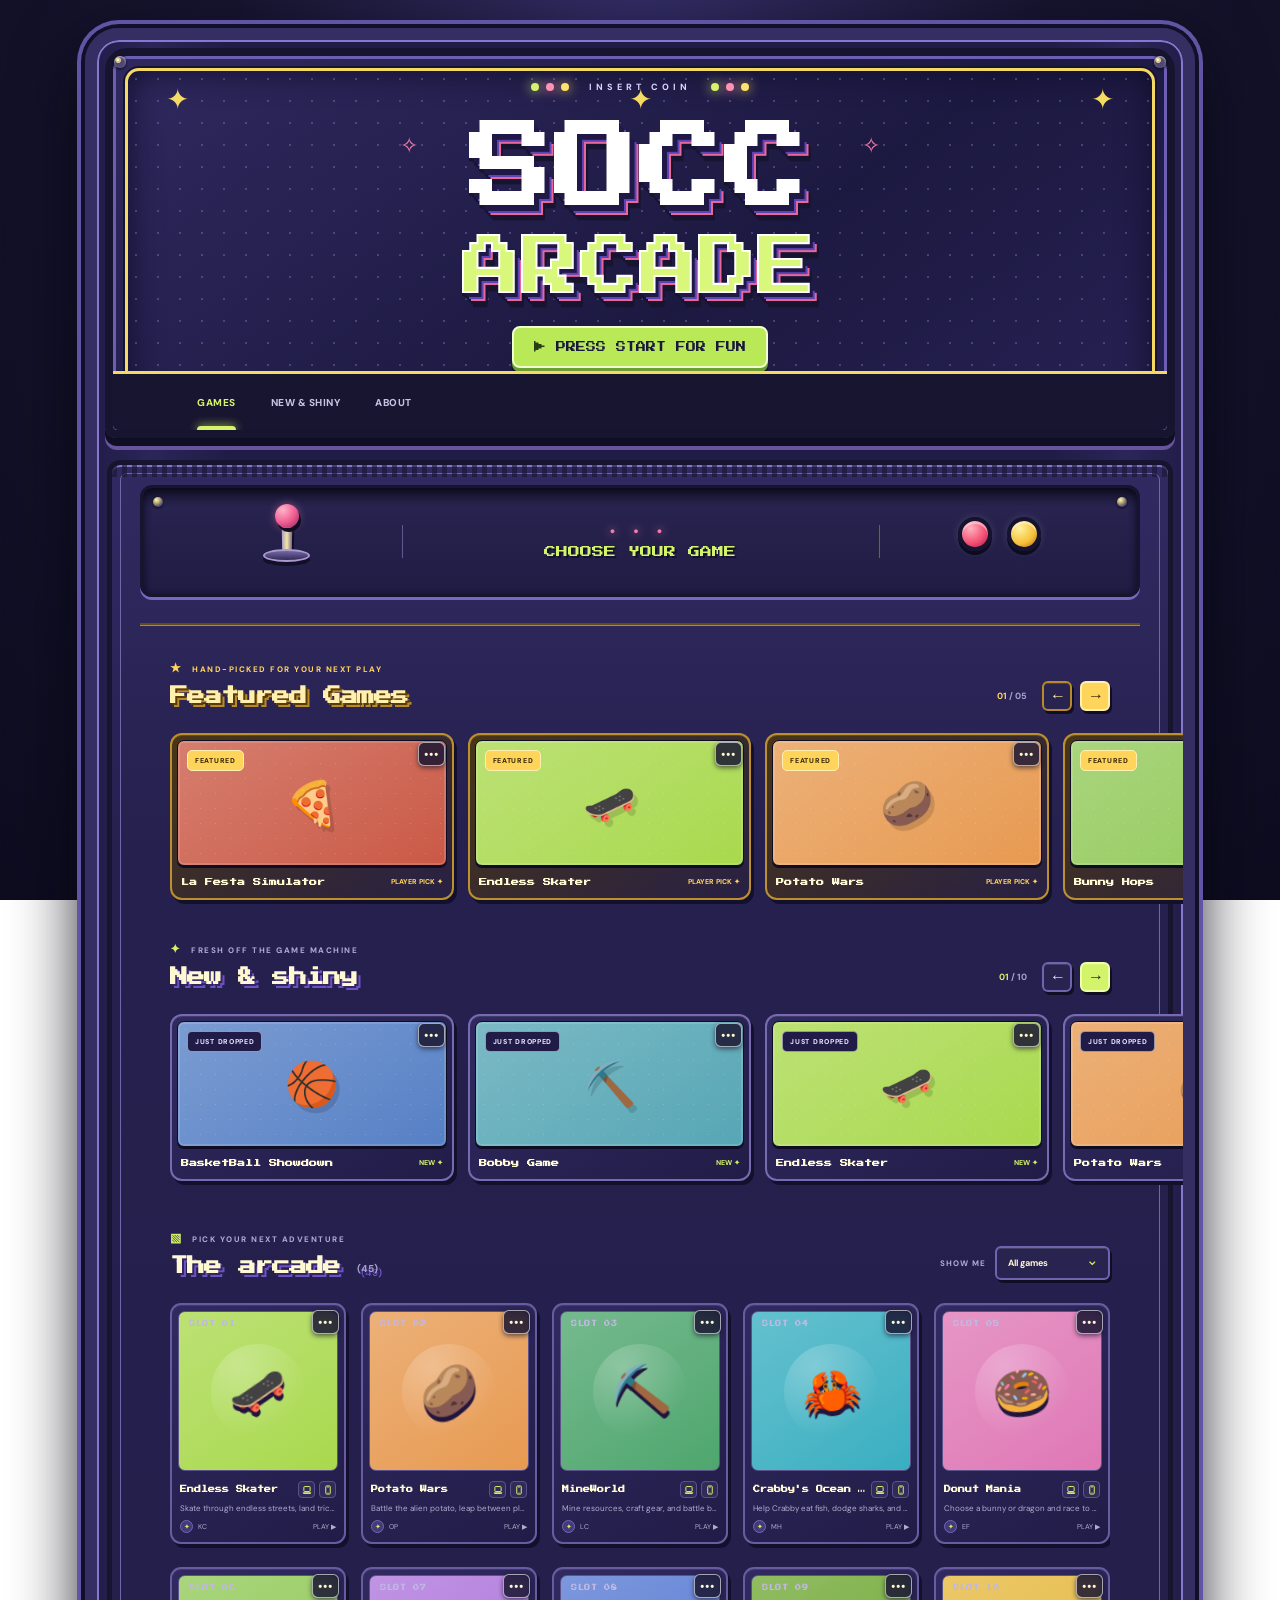
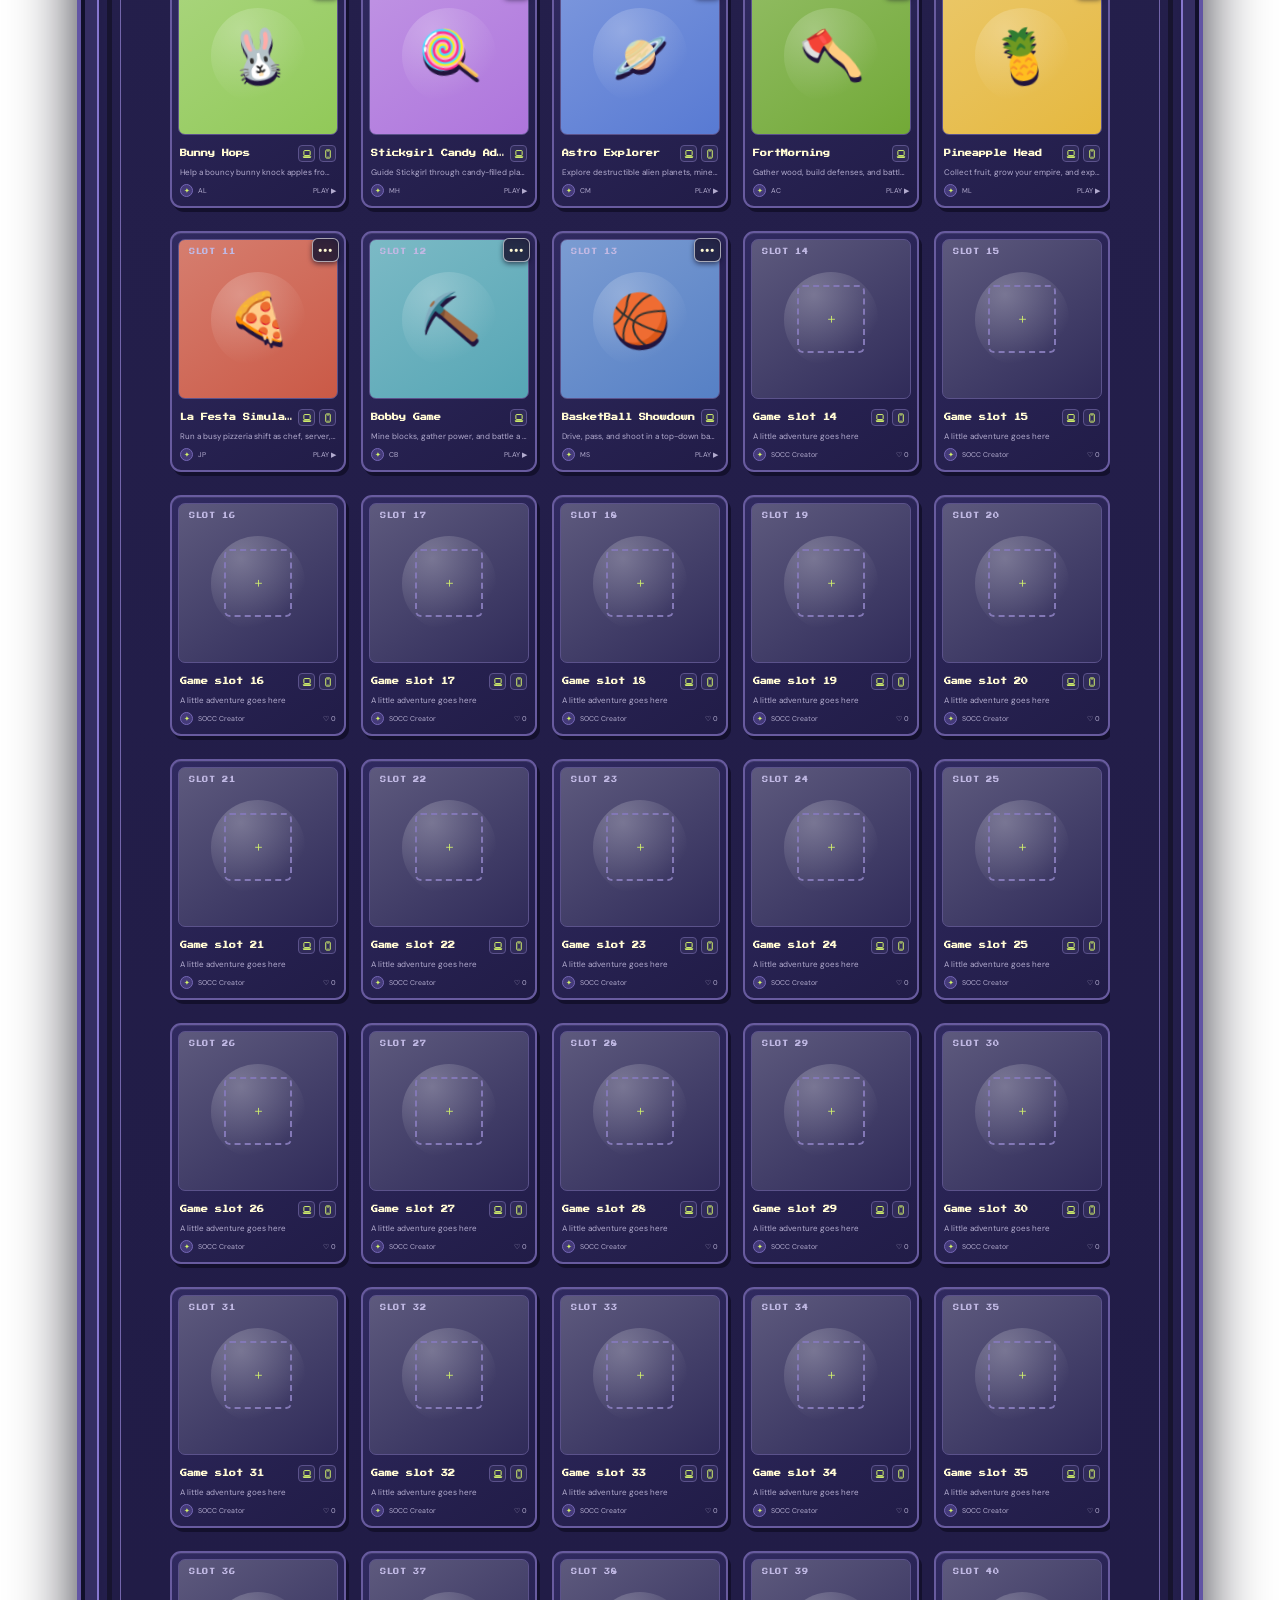
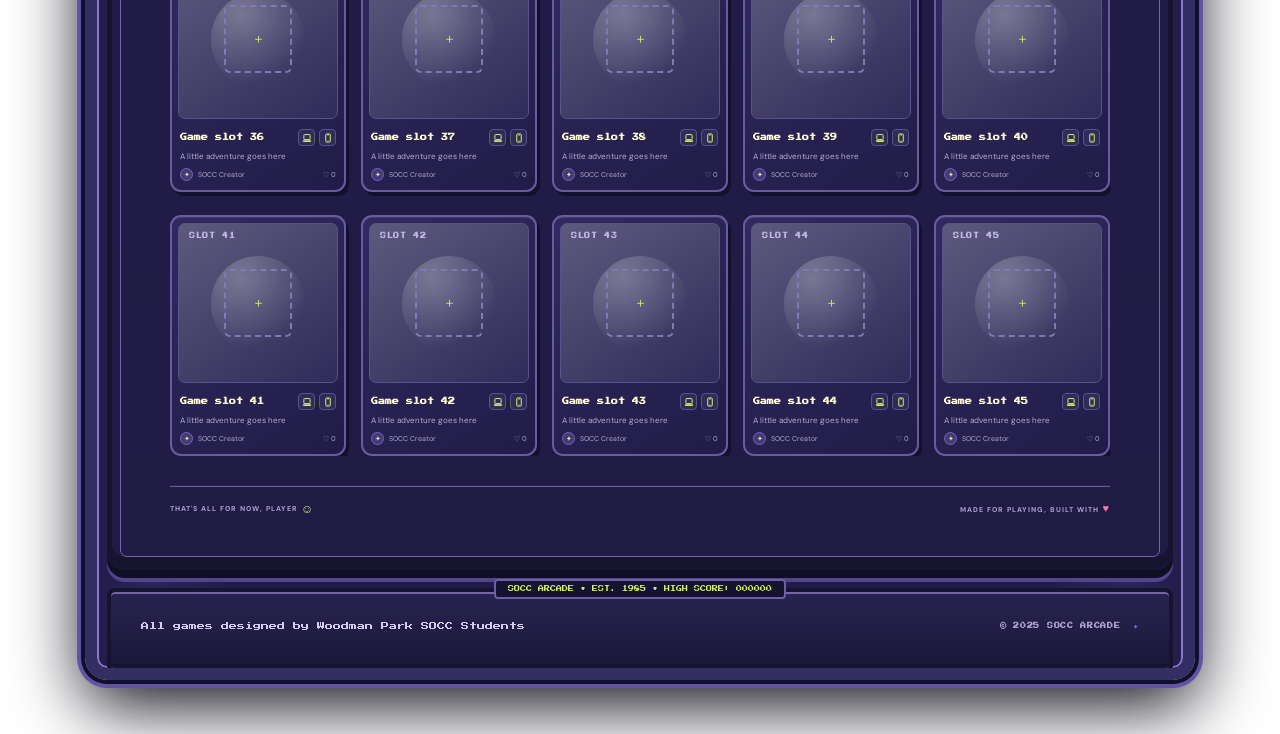
==== commit 4ff0b566: "Remove cabinet deck sublabels" ====
--- a/index.html
+++ b/index.html
@@ -24,9 +24,9 @@
 
     <main id="top" class="control-deck">
       <div class="cabinet-control-strip" aria-hidden="true">
-        <div class="deck-control joystick-control"><span class="joystick-ball"></span><span class="joystick-shaft"></span><span class="joystick-base"></span><b>PLAYER 1</b></div>
-        <div class="deck-instruction"><span class="instruction-lights">● ● ●</span><strong>CHOOSE YOUR GAME</strong><small>ONE PLAYER · ALL FUN</small></div>
-        <div class="deck-control button-control"><span class="arcade-button red"></span><span class="arcade-button yellow"></span><b>A  B</b></div>
+        <div class="deck-control joystick-control"><span class="joystick-ball"></span><span class="joystick-shaft"></span><span class="joystick-base"></span></div>
+        <div class="deck-instruction"><span class="instruction-lights">● ● ●</span><strong>CHOOSE YOUR GAME</strong></div>
+        <div class="deck-control button-control"><span class="arcade-button red"></span><span class="arcade-button yellow"></span></div>
       </div>
       <section class="new-section featured-section" id="featured" aria-labelledby="featured-title">
         <div class="section-heading">
